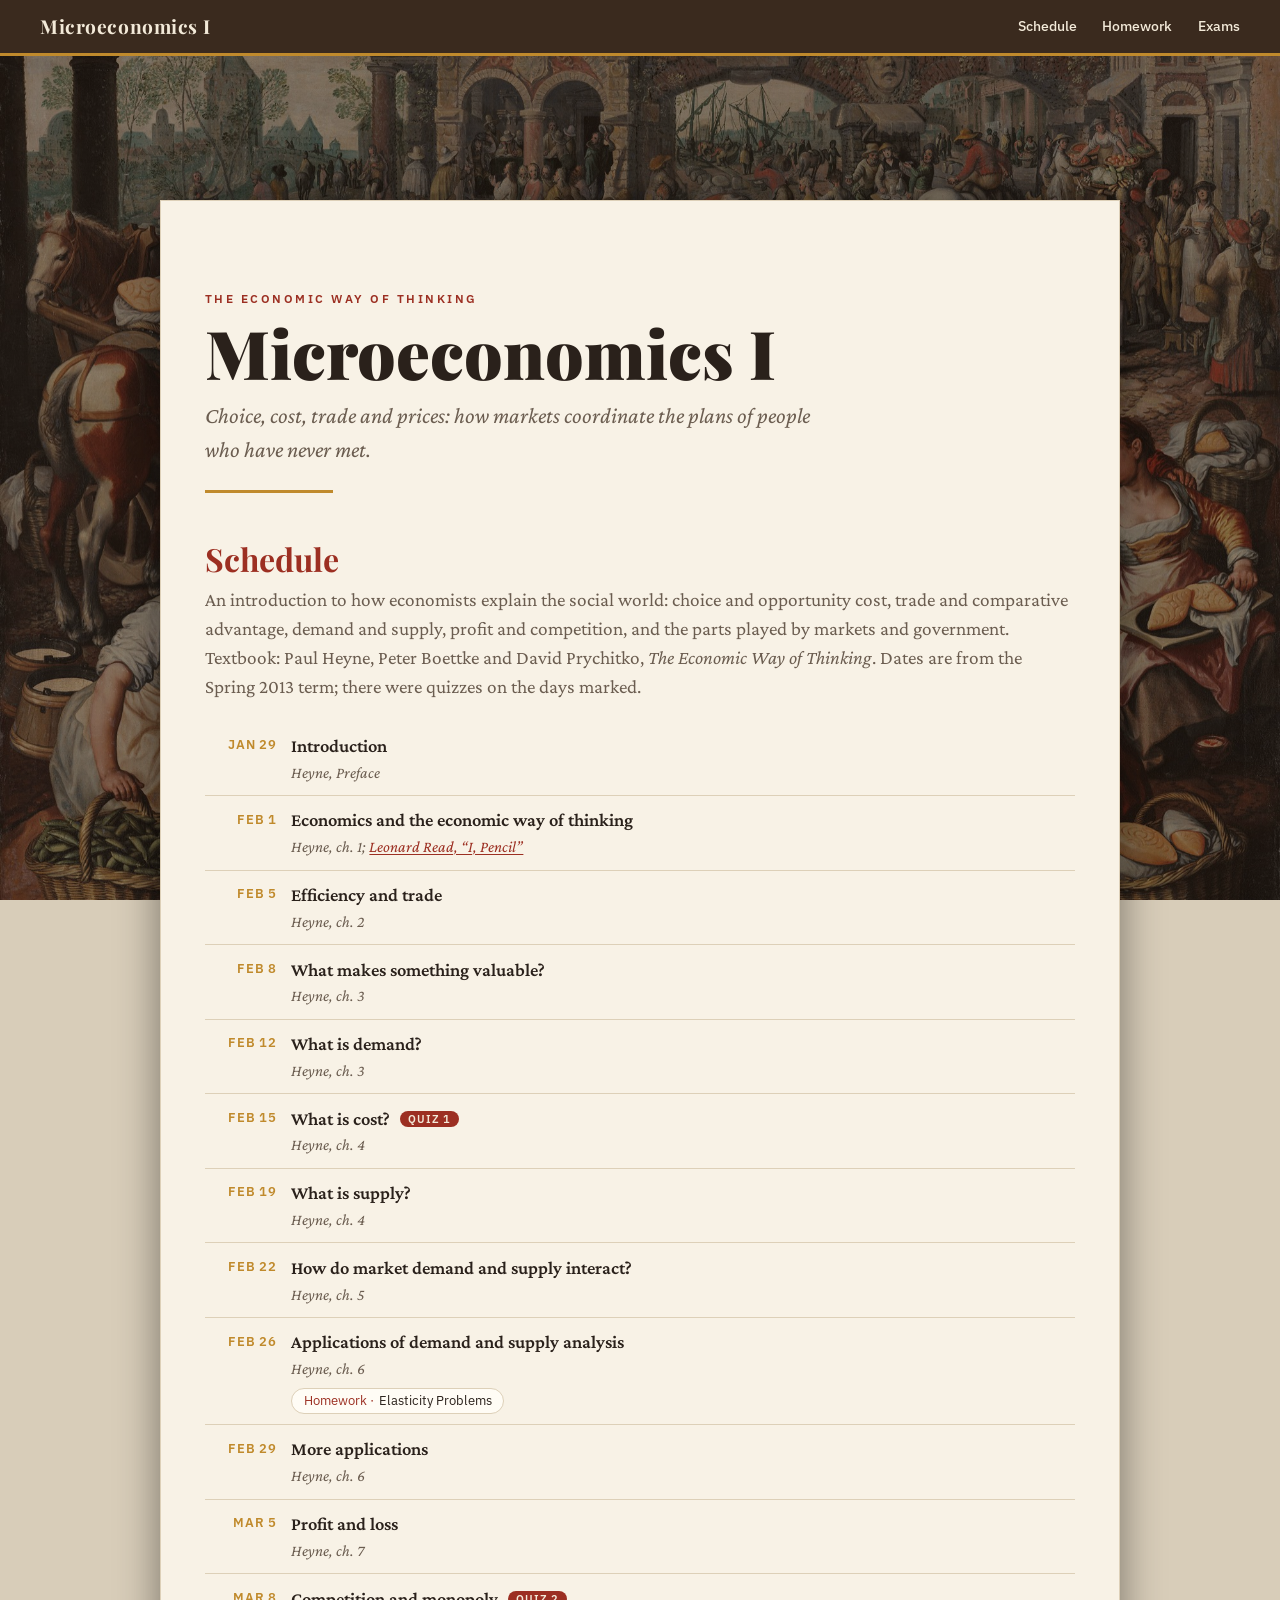
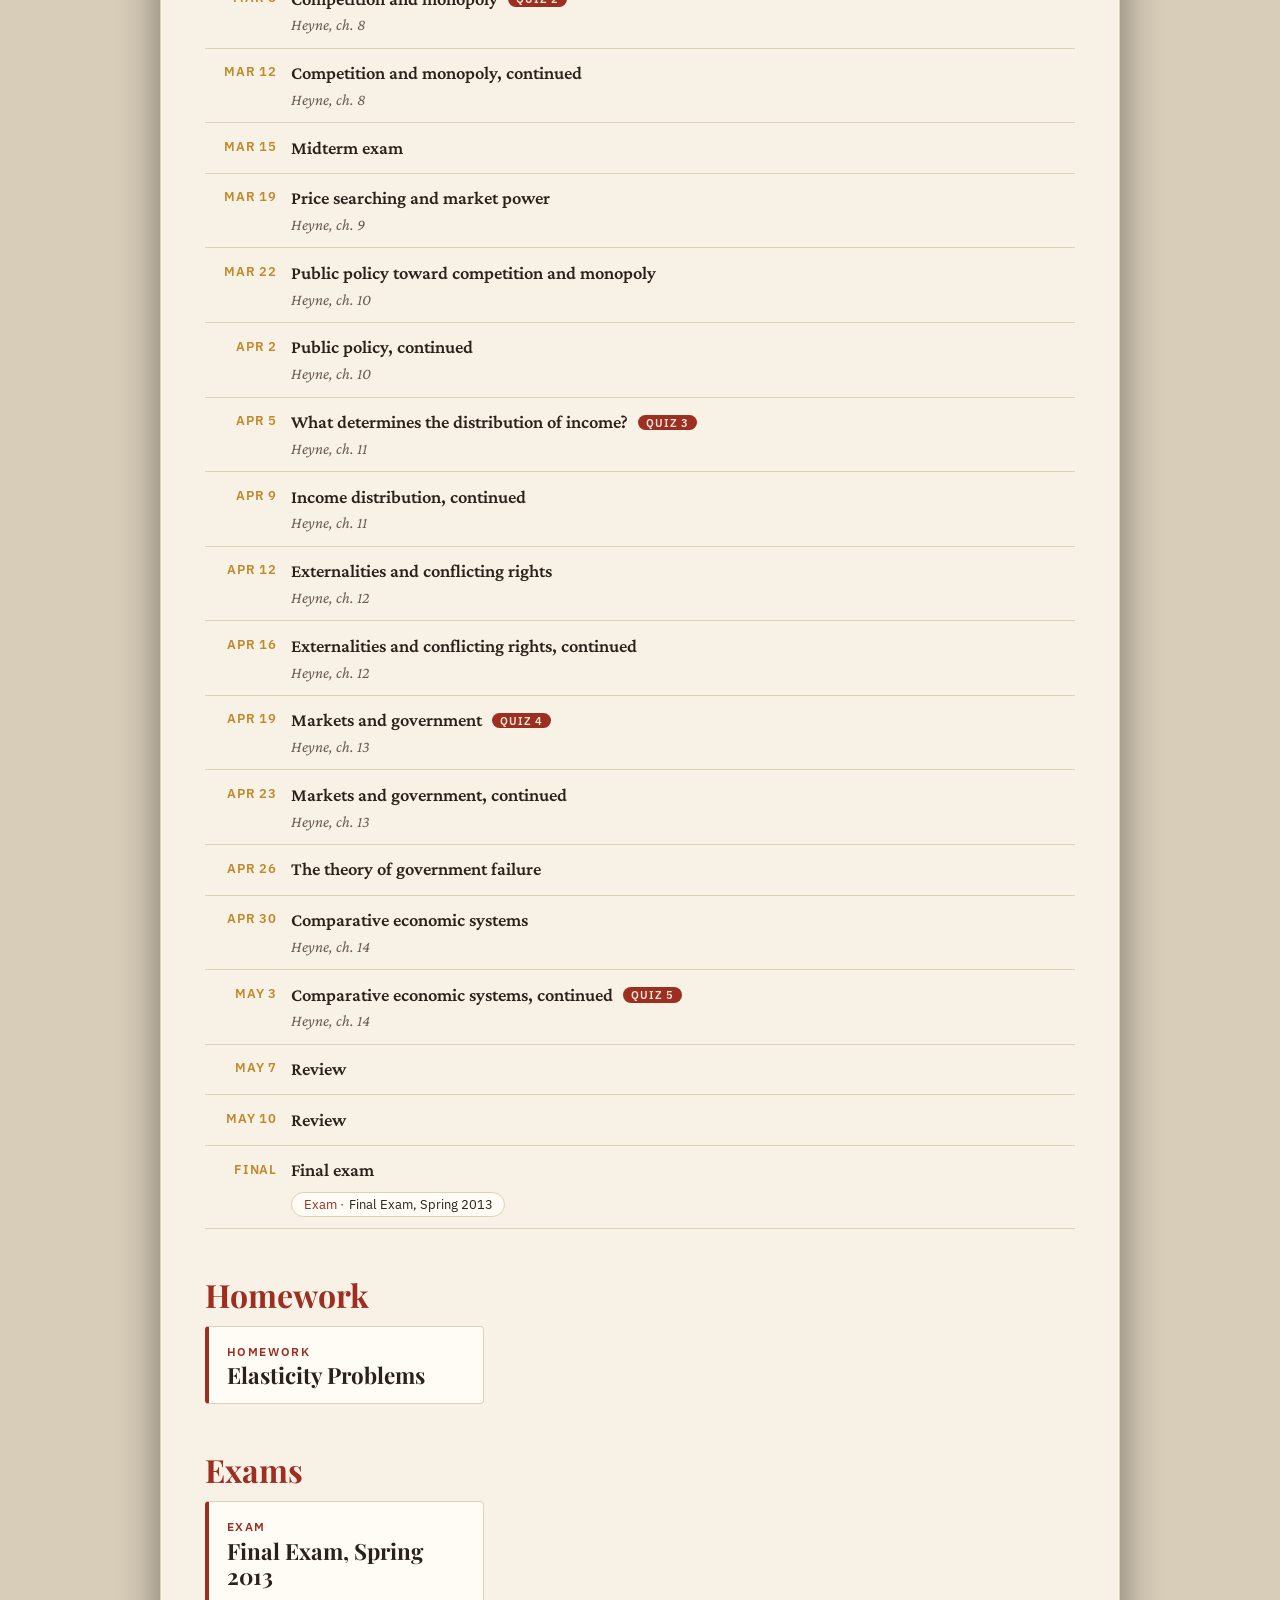
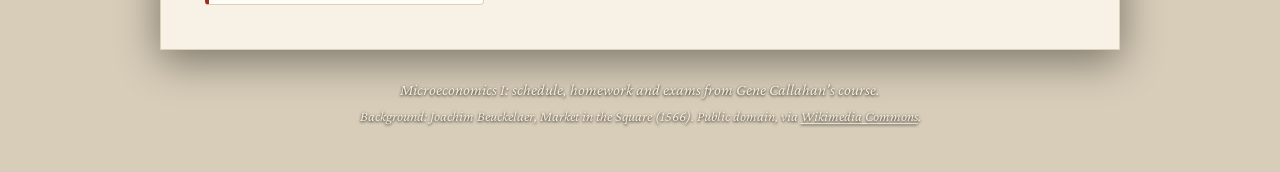
==== index.html @ 84752bfd "Build course site from my own material, converted once to HTML Schedule from the 2013 syllabus, elas" ====
<!DOCTYPE html>
<html lang="en">
<head>
    <meta charset="utf-8">
    <meta name="viewport" content="width=device-width, initial-scale=1">
    <title>Microeconomics I</title>
    <link rel="preconnect" href="https://fonts.googleapis.com">
    <link rel="preconnect" href="https://fonts.gstatic.com" crossorigin>
    <link rel="stylesheet" href="https://fonts.googleapis.com/css2?family=Playfair+Display:wght@700;900&family=Crimson+Pro:ital,wght@0,400;0,600;1,400&family=IBM+Plex+Sans:wght@500;600&display=swap">
    <link rel="stylesheet" href="style.css?v=536da051">
</head>
<body class="home">
<nav class="site-nav">
  <a class="brand" href="index.html">Microeconomics I</a>
  <span class="links">
    <a href="index.html#schedule">Schedule</a>
    <a href="index.html#homework">Homework</a>
    <a href="index.html#exams">Exams</a>
  </span>
</nav>
<div class="sheet">
<header class="hero">
  <p class="kicker">The economic way of thinking</p>
  <h1>Microeconomics I</h1>
  <p class="sub">Choice, cost, trade and prices: how markets coordinate the plans of people who have never met.</p>
</header>
<main>
<section id="schedule">
<h2>Schedule</h2>
<p class="lede">An introduction to how economists explain the social world: choice and opportunity cost, trade and comparative advantage, demand and supply, profit and competition, and the parts played by markets and government. Textbook: Paul Heyne, Peter Boettke and David Prychitko, <cite>The Economic Way of Thinking</cite>. Dates are from the Spring 2013
term; there were quizzes on the days marked.</p>
<ol class="schedule">
<li class="topic"><span class="date">Jan 29</span><div><span class="title">Introduction</span><span class="reading">Heyne, Preface</span></div></li>
<li class="topic"><span class="date">Feb 1</span><div><span class="title">Economics and the economic way of thinking</span><span class="reading">Heyne, ch. 1; <a href="https://fee.org/resources/i-pencil/">Leonard Read, &ldquo;I, Pencil&rdquo;</a></span></div></li>
<li class="topic"><span class="date">Feb 5</span><div><span class="title">Efficiency and trade</span><span class="reading">Heyne, ch. 2</span></div></li>
<li class="topic"><span class="date">Feb 8</span><div><span class="title">What makes something valuable?</span><span class="reading">Heyne, ch. 3</span></div></li>
<li class="topic"><span class="date">Feb 12</span><div><span class="title">What is demand?</span><span class="reading">Heyne, ch. 3</span></div></li>
<li class="topic"><span class="date">Feb 15</span><div><span class="title">What is cost?</span><span class="event">Quiz 1</span><span class="reading">Heyne, ch. 4</span></div></li>
<li class="topic"><span class="date">Feb 19</span><div><span class="title">What is supply?</span><span class="reading">Heyne, ch. 4</span></div></li>
<li class="topic"><span class="date">Feb 22</span><div><span class="title">How do market demand and supply interact?</span><span class="reading">Heyne, ch. 5</span></div></li>
<li class="topic"><span class="date">Feb 26</span><div><span class="title">Applications of demand and supply analysis</span><span class="reading">Heyne, ch. 6</span><span class="chips"><a class="chip homework" href="homework/elasticity-homework.html">Elasticity Problems</a></span></div></li>
<li class="topic"><span class="date">Feb 29</span><div><span class="title">More applications</span><span class="reading">Heyne, ch. 6</span></div></li>
<li class="topic"><span class="date">Mar 5</span><div><span class="title">Profit and loss</span><span class="reading">Heyne, ch. 7</span></div></li>
<li class="topic"><span class="date">Mar 8</span><div><span class="title">Competition and monopoly</span><span class="event">Quiz 2</span><span class="reading">Heyne, ch. 8</span></div></li>
<li class="topic"><span class="date">Mar 12</span><div><span class="title">Competition and monopoly, continued</span><span class="reading">Heyne, ch. 8</span></div></li>
<li class="topic"><span class="date">Mar 15</span><div><span class="title">Midterm exam</span></div></li>
<li class="topic"><span class="date">Mar 19</span><div><span class="title">Price searching and market power</span><span class="reading">Heyne, ch. 9</span></div></li>
<li class="topic"><span class="date">Mar 22</span><div><span class="title">Public policy toward competition and monopoly</span><span class="reading">Heyne, ch. 10</span></div></li>
<li class="topic"><span class="date">Apr 2</span><div><span class="title">Public policy, continued</span><span class="reading">Heyne, ch. 10</span></div></li>
<li class="topic"><span class="date">Apr 5</span><div><span class="title">What determines the distribution of income?</span><span class="event">Quiz 3</span><span class="reading">Heyne, ch. 11</span></div></li>
<li class="topic"><span class="date">Apr 9</span><div><span class="title">Income distribution, continued</span><span class="reading">Heyne, ch. 11</span></div></li>
<li class="topic"><span class="date">Apr 12</span><div><span class="title">Externalities and conflicting rights</span><span class="reading">Heyne, ch. 12</span></div></li>
<li class="topic"><span class="date">Apr 16</span><div><span class="title">Externalities and conflicting rights, continued</span><span class="reading">Heyne, ch. 12</span></div></li>
<li class="topic"><span class="date">Apr 19</span><div><span class="title">Markets and government</span><span class="event">Quiz 4</span><span class="reading">Heyne, ch. 13</span></div></li>
<li class="topic"><span class="date">Apr 23</span><div><span class="title">Markets and government, continued</span><span class="reading">Heyne, ch. 13</span></div></li>
<li class="topic"><span class="date">Apr 26</span><div><span class="title">The theory of government failure</span></div></li>
<li class="topic"><span class="date">Apr 30</span><div><span class="title">Comparative economic systems</span><span class="reading">Heyne, ch. 14</span></div></li>
<li class="topic"><span class="date">May 3</span><div><span class="title">Comparative economic systems, continued</span><span class="event">Quiz 5</span><span class="reading">Heyne, ch. 14</span></div></li>
<li class="topic"><span class="date">May 7</span><div><span class="title">Review</span></div></li>
<li class="topic"><span class="date">May 10</span><div><span class="title">Review</span></div></li>
<li class="topic"><span class="date">Final</span><div><span class="title">Final exam</span><span class="chips"><a class="chip exam" href="exams/final-2013.html">Final Exam, Spring 2013</a></span></div></li>
</ol>
</section>
<section id="homework">
<h2>Homework</h2>
<ul class="cards">
<li><a class="card" href="homework/elasticity-homework.html"><span class="label">Homework</span><span class="title">Elasticity Problems</span></a></li>
</ul>
</section>
<section id="exams">
<h2>Exams</h2>
<ul class="cards">
<li><a class="card" href="exams/final-2013.html"><span class="label">Exam</span><span class="title">Final Exam, Spring 2013</span></a></li>
</ul>
</section>
</main>
</div>
<footer class="site-footer">
  <p>Microeconomics I: schedule, homework and exams from Gene Callahan's course.</p>
  <p class="credit">Background: Joachim Beuckelaer, <cite>Market in the Square</cite> (1566). Public domain, via <a href="https://commons.wikimedia.org/wiki/File:Joachim_Beuckelaer_-_Market_in_the_Square.jpg">Wikimedia Commons</a>.</p>
</footer>
</body>
</html>
---- style.css ----
/* Shared styles for the Microeconomics I site.
   Look: a sheet laid over Joachim Beuckelaer's "Market in the Square" (1566):
   madder red, ochre and walnut, Playfair Display and Crimson Pro type.
   Every colour, width and font is defined once, here. */

:root {
    /* colours */
    --ink: #2a211b;
    --muted: #6b5d50;
    --accent: #9c2f22;           /* primary accent: the market-women's madder red */
    --accent-light: #c0442f;
    --ochre: #c08a2c;            /* secondary accent: basket and bread ochre */
    --bar: #3a2a1e;              /* top bar: walnut */
    --bar-text: #f3ead9;
    --desk: #d8cdb9;
    --paper: #f8f2e6;
    --card: #fffcf5;
    --rule: #ddd0b8;
    --backdrop-tint: rgba(40, 24, 14, 0.35);   /* darkens the painting behind the page */
    --shadow: rgba(0, 0, 0, 0.45);

    /* type */
    --display: "Playfair Display", Georgia, serif;
    --serif: "Crimson Pro", Georgia, "Times New Roman", serif;
    --sans: "IBM Plex Sans", "Helvetica Neue", Arial, sans-serif;
    --base-size: 1.2rem;

    /* geometry */
    --page-width: 60rem;
    --date-column: 4.5rem;
    --sheet-pad-x: clamp(1rem, 4vw, 2.75rem);
    --radius: 4px;

    /* background painting */
    --backdrop: url("graphics/beuckelaer-market-in-the-square.jpg");
}

* { box-sizing: border-box; }

html { scroll-padding-top: 4.5rem; }

body {
    margin: 0;
    min-height: 100vh;
    overflow-x: hidden;
    font-family: var(--serif);
    font-size: var(--base-size);
    line-height: 1.5;
    color: var(--ink);
    background: var(--desk);
}

/* The painting sits in a fixed layer behind everything (background-attachment:
   fixed is unreliable on mobile browsers). */
body::before {
    content: "";
    position: fixed;
    inset: 0;
    z-index: -1;
    background: linear-gradient(var(--backdrop-tint), var(--backdrop-tint)), var(--backdrop) center / cover no-repeat;
}

a { color: var(--accent); text-underline-offset: 0.15em; }
a:hover { color: var(--accent-light); }

h1, h2, h3 { font-family: var(--display); line-height: 1.15; color: var(--ink); }

/* ---------- Top navigation ---------- */
.site-nav {
    position: sticky;
    top: 0;
    z-index: 10;
    display: flex;
    flex-wrap: wrap;
    align-items: center;
    justify-content: space-between;
    gap: 0.5rem 1rem;
    padding: 0.75rem clamp(1rem, 4vw, 2.5rem);
    font-family: var(--sans);
    background: var(--bar);
    border-bottom: 3px solid var(--ochre);
}
.site-nav a { color: var(--bar-text); text-decoration: none; }
.site-nav a:hover { color: var(--ochre); }
.site-nav .brand { font-family: var(--display); font-weight: 700; font-size: 1.2rem; letter-spacing: 0.03em; }
.site-nav .links { display: flex; gap: clamp(0.8rem, 3vw, 1.6rem); font-size: 0.85rem; font-weight: 500; }

/* ---------- The paper sheet ---------- */
.sheet {
    max-width: var(--page-width);
    margin: clamp(0rem, 3vw, 2rem) auto 0;
    padding: 0 var(--sheet-pad-x) clamp(1.5rem, 4vw, 2.75rem);
    background: var(--paper);
    border: 1px solid var(--rule);
    box-shadow: 0 10px 40px var(--shadow);
}
body.home .sheet { margin-top: clamp(0rem, 12vw, 9rem); }

/* ---------- Page header ---------- */
.hero { padding: clamp(2rem, 5vw, 3.25rem) 0 clamp(1.25rem, 3vw, 2rem); }
.hero .kicker {
    margin: 0 0 0.4rem;
    font-family: var(--sans);
    font-weight: 600;
    font-size: 0.78rem;
    letter-spacing: 0.2em;
    text-transform: uppercase;
    color: var(--accent);
}
.hero h1 { margin: 0; font-weight: 900; font-size: clamp(2rem, 5vw, 2.9rem); }
.hero .sub { margin: 0.5rem 0 0; font-size: 1.2rem; font-style: italic; color: var(--muted); max-width: 40rem; }

body.home .hero { padding-top: clamp(3rem, 8vw, 5.5rem); padding-bottom: clamp(2rem, 5vw, 3rem); }
body.home .hero h1 { font-size: clamp(2.6rem, 7vw, 4.2rem); }
body.home .hero .sub { font-size: clamp(1.2rem, 2.2vw, 1.4rem); }
body.home .hero::after {
    content: "";
    display: block;
    width: 8rem;
    margin-top: 1.5rem;
    border-top: 3px solid var(--ochre);
}

main > section + section { margin-top: 3rem; }
main h2 { font-size: 2rem; margin: 0 0 0.75rem; color: var(--accent); }
.lede { margin: -0.25rem 0 1.25rem; color: var(--muted); }

/* ---------- Schedule ---------- */
ol.schedule { list-style: none; padding: 0; margin: 0; }
.topic {
    display: grid;
    grid-template-columns: var(--date-column) 1fr;
    gap: 0.9rem;
    padding: 0.65rem 0;
    border-bottom: 1px solid var(--rule);
}
.topic .date {
    padding-top: 0.2rem;
    font-family: var(--sans);
    font-weight: 600;
    font-size: 0.8rem;
    letter-spacing: 0.06em;
    text-transform: uppercase;
    color: var(--ochre);
    text-align: right;
}
.topic .title { font-size: 1.15rem; font-weight: 600; }
.topic .event {
    margin-left: 0.6rem;
    padding: 0.05rem 0.5rem;
    font-family: var(--sans);
    font-size: 0.7rem;
    font-weight: 600;
    letter-spacing: 0.08em;
    text-transform: uppercase;
    vertical-align: 0.15em;
    color: var(--bar-text);
    background: var(--accent);
    border-radius: 999px;
}
.topic .reading { display: block; font-size: 1rem; font-style: italic; color: var(--muted); }
.topic .chips { margin-top: 0.4rem; }

/* ---------- Chips (links to materials) ---------- */
.chips { display: flex; flex-wrap: wrap; gap: 0.45rem; }
a.chip {
    padding: 0.15rem 0.7rem;
    font-family: var(--sans);
    font-size: 0.8rem;
    text-decoration: none;
    color: var(--ink);
    background: var(--card);
    border: 1px solid var(--rule);
    border-radius: 999px;
}
a.chip:hover { border-color: var(--accent); color: var(--accent); }
a.chip::before { margin-right: 0.35rem; color: var(--accent); }
a.chip.homework::before { content: "Homework ·"; }
a.chip.exam::before { content: "Exam ·"; }

/* ---------- Index cards ---------- */
ul.cards {
    list-style: none;
    padding: 0;
    margin: 0;
    display: grid;
    grid-template-columns: repeat(auto-fill, minmax(14rem, 1fr));
    gap: 1rem;
}
a.card {
    display: flex;
    flex-direction: column;
    gap: 0.2rem;
    height: 100%;
    padding: 1rem 1.1rem 0.9rem;
    background: var(--card);
    border: 1px solid var(--rule);
    border-left: 4px solid var(--accent);
    border-radius: var(--radius);
    color: var(--ink);
    text-decoration: none;
    transition: transform 0.15s ease, box-shadow 0.15s ease;
}
a.card:hover { color: var(--ink); transform: translateY(-2px); box-shadow: 0 8px 20px rgba(58, 42, 30, 0.15); }
.card .label {
    font-family: var(--sans);
    font-size: 0.72rem;
    font-weight: 600;
    letter-spacing: 0.14em;
    text-transform: uppercase;
    color: var(--accent);
}
.card .title { font-family: var(--display); font-weight: 700; font-size: 1.4rem; line-height: 1.15; }

/* ---------- Homework and exam pages ---------- */
article.paper {
    background: var(--card);
    border: 1px solid var(--rule);
    border-radius: var(--radius);
    padding: clamp(1rem, 4vw, 2.5rem);
}
article.paper > :first-child { margin-top: 0; }

p.instructions { font-style: italic; color: var(--muted); margin: 1.5rem 0 0.75rem; }

ol.questions { padding-left: 2rem; margin: 0; }
ol.questions > li { margin: 0 0 1.1rem; padding-left: 0.3rem; break-inside: avoid; }
ol.questions > li::marker { font-family: var(--sans); font-weight: 600; font-size: 0.9em; color: var(--accent); }
ol.questions > li > p { margin: 0 0 0.3rem; }
ol.options { margin: 0; padding-left: 1.6rem; }
ol.options li { margin: 0.1rem 0; }
ol.options li::marker { color: var(--muted); }

/* Demand and supply schedules */
.table-wrap { overflow-x: auto; }
table.schedule-table { border-collapse: collapse; margin: 0.75rem 0 1.25rem; font-size: 1rem; background: var(--card); }
table.schedule-table caption {
    caption-side: top;
    text-align: left;
    padding-bottom: 0.3rem;
    font-family: var(--sans);
    font-weight: 600;
    font-size: 0.85rem;
}
table.schedule-table th, table.schedule-table td { border: 1px solid var(--rule); padding: 0.3rem 0.6rem; text-align: center; }
table.schedule-table th { background: var(--paper); font-family: var(--sans); font-size: 0.85rem; font-weight: 600; text-align: left; }

/* ---------- Footer ---------- */
.site-footer {
    max-width: var(--page-width);
    margin: 0 auto;
    padding: 1.5rem clamp(1rem, 4vw, 2.5rem) 2.5rem;
    font-size: 1rem;
    font-style: italic;
    color: var(--bar-text);
    text-align: center;
    text-shadow: 0 1px 3px rgba(0, 0, 0, 0.9);
}
.site-footer p { margin: 0.25rem 0; }
.site-footer .credit { font-size: 0.9rem; }
.site-footer a { color: var(--bar-text); }

/* ---------- Small screens ---------- */
@media (max-width: 40rem) {
    :root { --base-size: 1.1rem; --date-column: 3.5rem; }
    .site-nav .links { font-size: 0.78rem; }
}
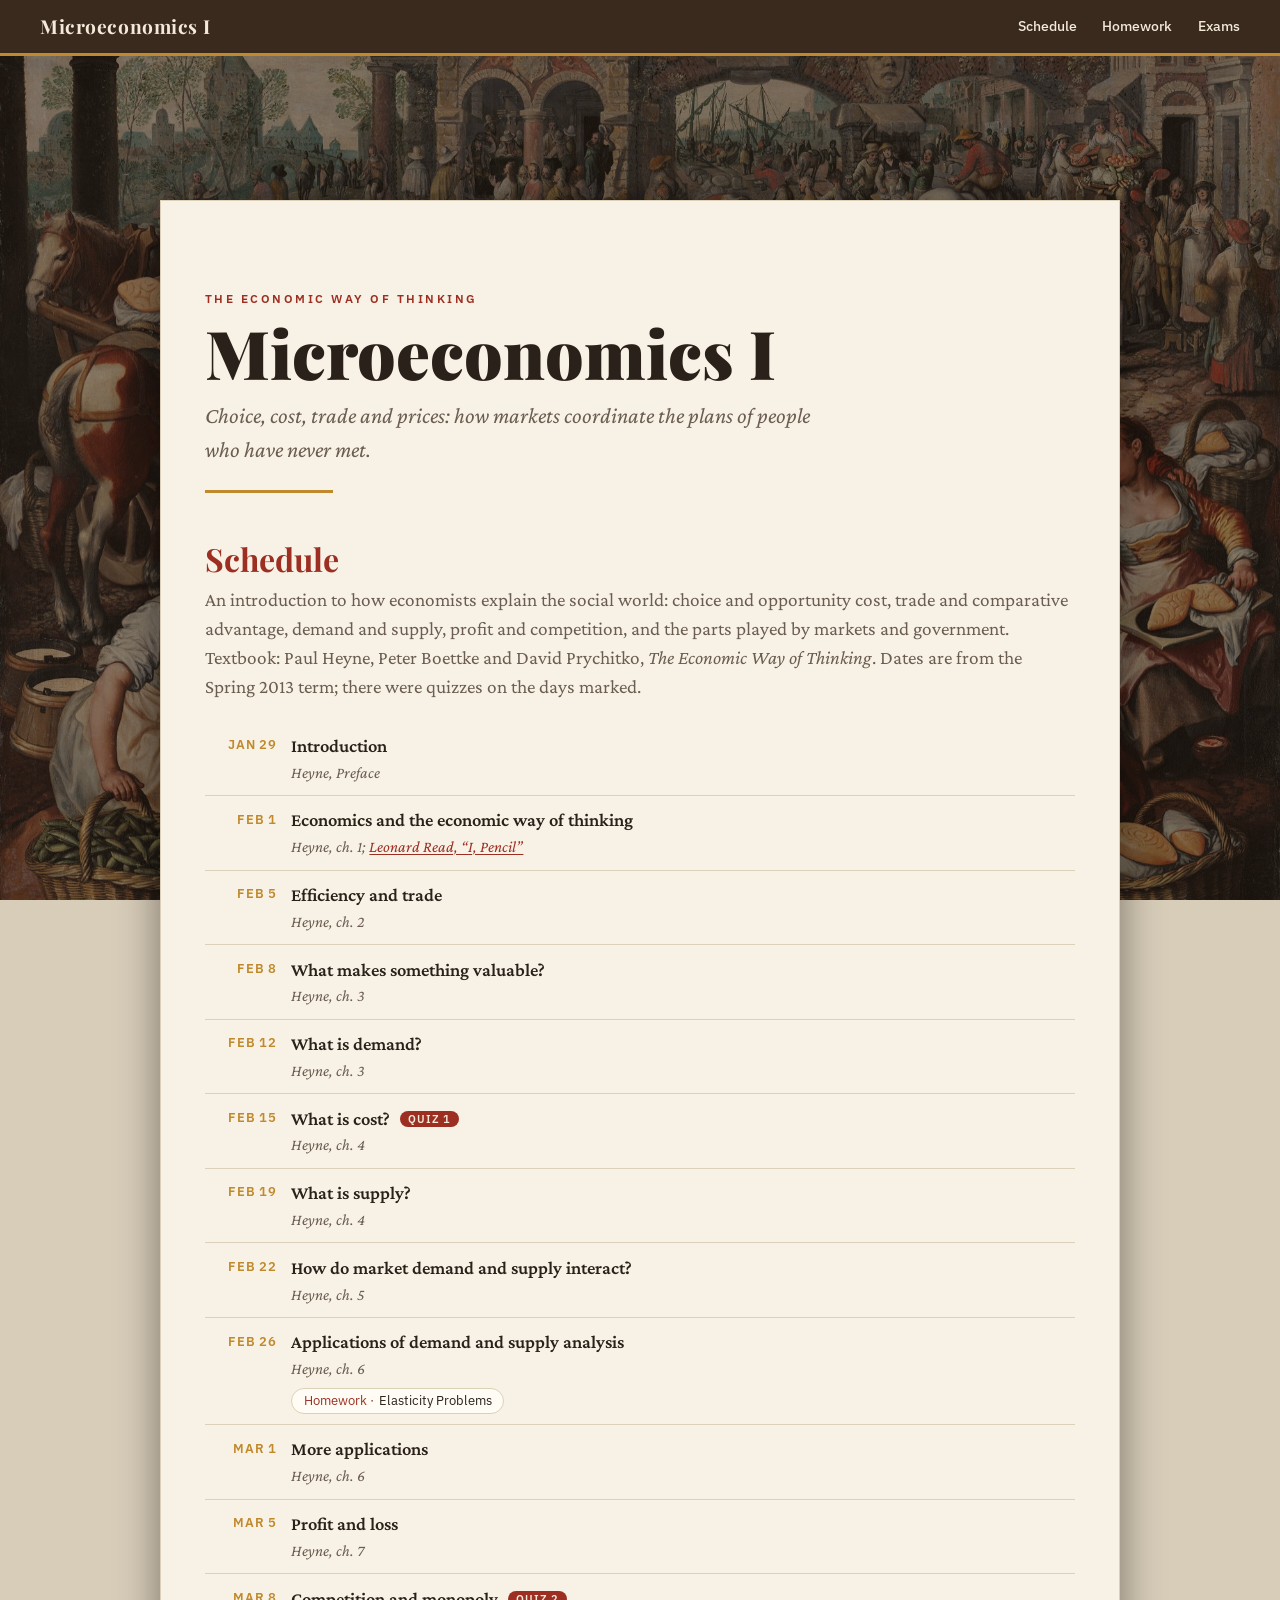
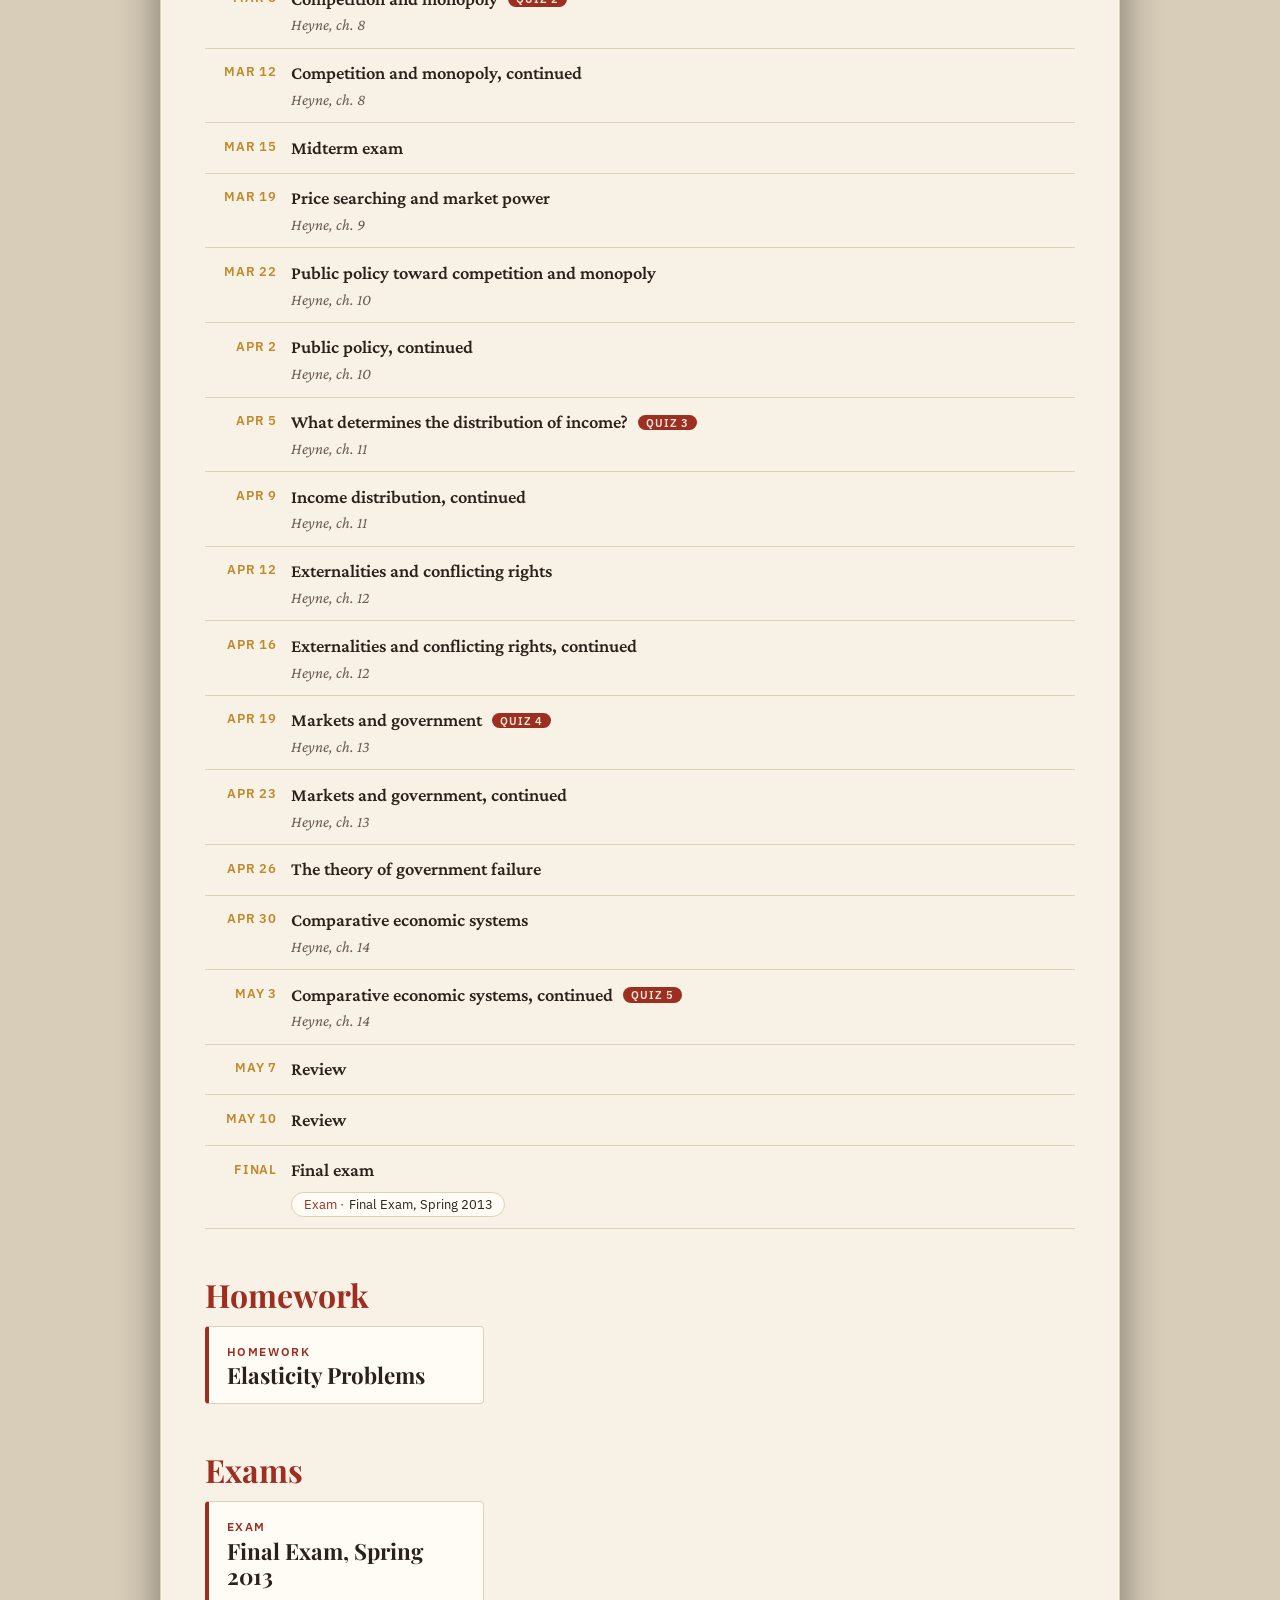
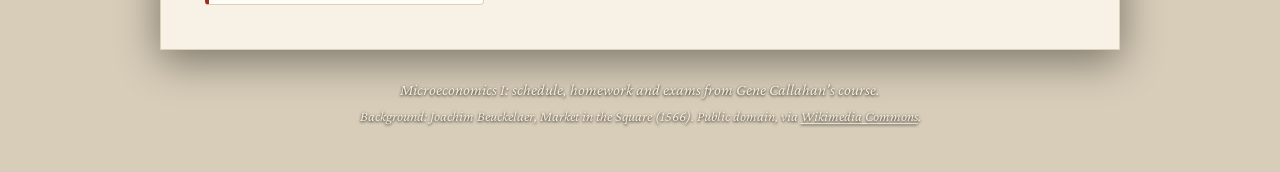
==== commit c1732ad0: "Fix dates and a units slip carried over from the source documents Feb 29 did not exist in 2013: clas" ====
--- a/index.html
+++ b/index.html
@@ -31,7 +31,7 @@
 term; there were quizzes on the days marked.</p>
 <ol class="schedule">
 <li class="topic"><span class="date">Jan 29</span><div><span class="title">Introduction</span><span class="reading">Heyne, Preface</span></div></li>
-<li class="topic"><span class="date">Feb 1</span><div><span class="title">Economics and the economic way of thinking</span><span class="reading">Heyne, ch. 1; <a href="https://fee.org/resources/i-pencil/">Leonard Read, &ldquo;I, Pencil&rdquo;</a></span></div></li>
+<li class="topic"><span class="date">Feb 1</span><div><span class="title">Economics and the economic way of thinking</span><span class="reading">Heyne, ch. 1; <a href="https://fee.org/ebooks/i-pencil">Leonard Read, &ldquo;I, Pencil&rdquo;</a></span></div></li>
 <li class="topic"><span class="date">Feb 5</span><div><span class="title">Efficiency and trade</span><span class="reading">Heyne, ch. 2</span></div></li>
 <li class="topic"><span class="date">Feb 8</span><div><span class="title">What makes something valuable?</span><span class="reading">Heyne, ch. 3</span></div></li>
 <li class="topic"><span class="date">Feb 12</span><div><span class="title">What is demand?</span><span class="reading">Heyne, ch. 3</span></div></li>
@@ -39,7 +39,7 @@
 <li class="topic"><span class="date">Feb 19</span><div><span class="title">What is supply?</span><span class="reading">Heyne, ch. 4</span></div></li>
 <li class="topic"><span class="date">Feb 22</span><div><span class="title">How do market demand and supply interact?</span><span class="reading">Heyne, ch. 5</span></div></li>
 <li class="topic"><span class="date">Feb 26</span><div><span class="title">Applications of demand and supply analysis</span><span class="reading">Heyne, ch. 6</span><span class="chips"><a class="chip homework" href="homework/elasticity-homework.html">Elasticity Problems</a></span></div></li>
-<li class="topic"><span class="date">Feb 29</span><div><span class="title">More applications</span><span class="reading">Heyne, ch. 6</span></div></li>
+<li class="topic"><span class="date">Mar 1</span><div><span class="title">More applications</span><span class="reading">Heyne, ch. 6</span></div></li>
 <li class="topic"><span class="date">Mar 5</span><div><span class="title">Profit and loss</span><span class="reading">Heyne, ch. 7</span></div></li>
 <li class="topic"><span class="date">Mar 8</span><div><span class="title">Competition and monopoly</span><span class="event">Quiz 2</span><span class="reading">Heyne, ch. 8</span></div></li>
 <li class="topic"><span class="date">Mar 12</span><div><span class="title">Competition and monopoly, continued</span><span class="reading">Heyne, ch. 8</span></div></li>
